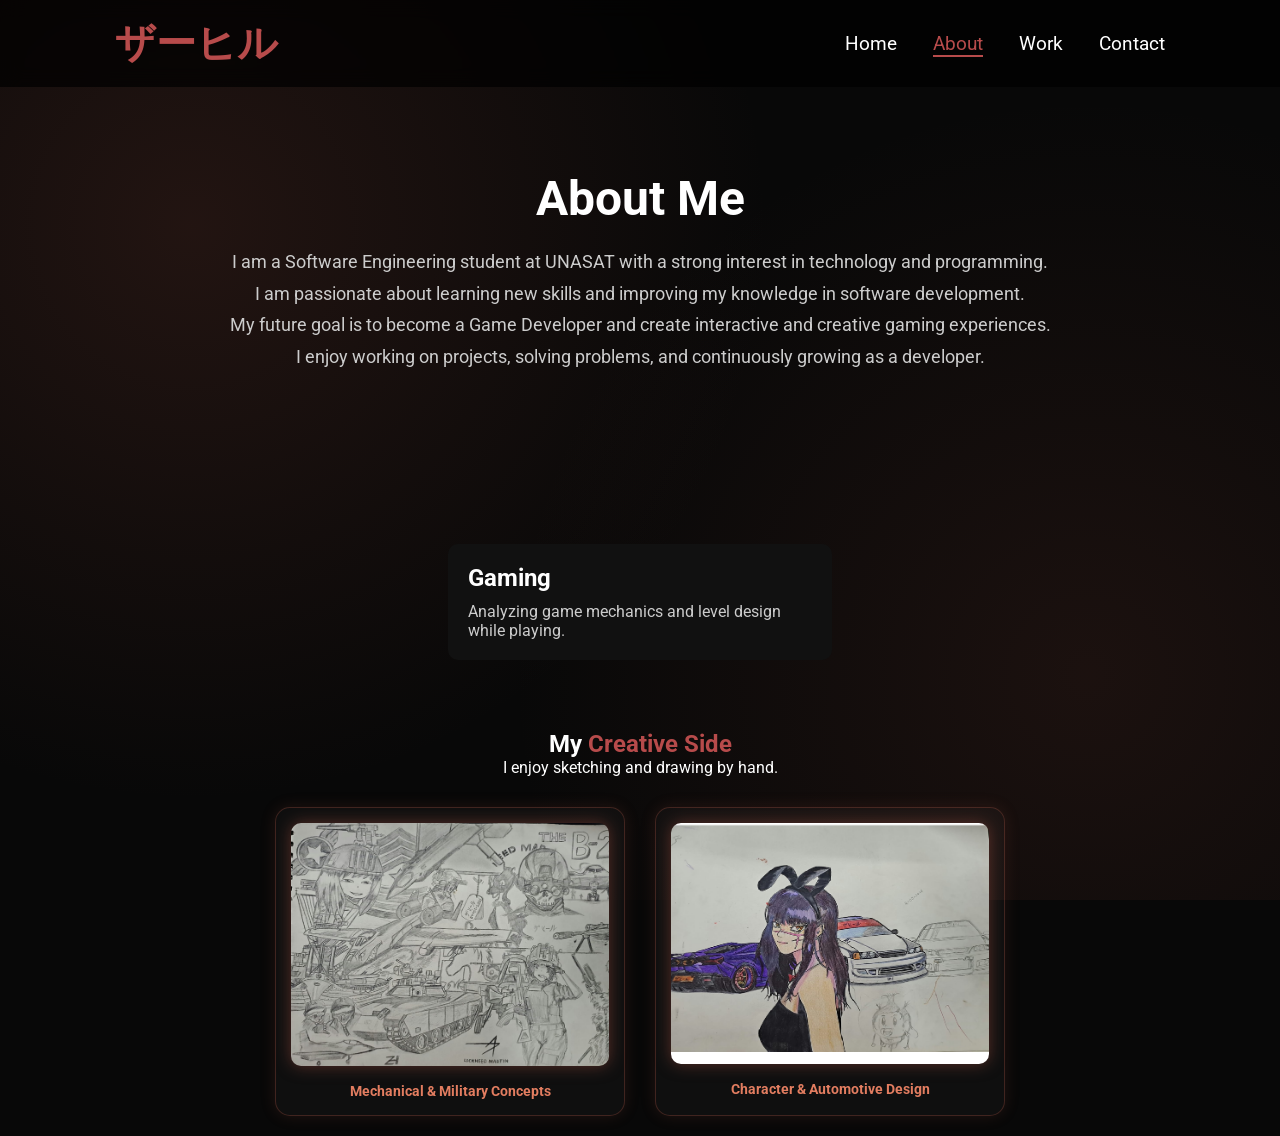
==== about.html @ 30dd84d4 "Add files via upload" ====
<!DOCTYPE html>
<html lang="en">
<head>
    <meta charset="UTF-8">
    <meta name="viewport" content="width=device-width, initial-scale=1.0">
    <title>About Me</title>

    <link rel="stylesheet" href="https://cdnjs.cloudflare.com/ajax/libs/font-awesome/6.5.0/css/all.min.css">

    <link rel="stylesheet" href="../css/main.css">
    <link rel="stylesheet" href="../css/about.css">
</head>

<body>

<header>
    <a href="index.html" class="logo" title="Zaahir">ザーヒル</a>
    <nav>
        <a href="index.html">Home</a>
        <a href="about.html" class="active">About</a>
        <a href="work.html">Work</a>
        <a href="contact.html">Contact</a>
    </nav>
</header>

<section class="about">
    <h2>About Me</h2>
    <p>I am a Software Engineering student at UNASAT with a strong interest in technology and programming.</p>
    <p>I am passionate about learning new skills and improving my knowledge in software development.</p>
    <p>My future goal is to become a Game Developer and create interactive and creative gaming experiences.</p>
    <p>I enjoy working on projects, solving problems, and continuously growing as a developer.</p>
</section>

<div class="hobby-container">
    <div class="hobby-box">
        <h4>Gaming</h4>
        <p>Analyzing game mechanics and level design while playing.</p>
    </div>
</div>

<div class="about-art-section">
    <h2 class="heading">My <span>Creative Side</span></h2>
    <p>I enjoy sketching and drawing by hand.</p>
    
    <div class="art-grid">
        <div class="art-card">
            <img src="../img/art/art1.png" alt="Mechanical Concepts">
            <span>Mechanical & Military Concepts</span>
        </div>
        <div class="art-card">
            <img src="../img/art/art2.png" alt="Character & Automotive Design">
            <span>Character & Automotive Design</span>
        </div>
    </div>
</div>

</body>
</html>
---- css/main.css ----
@import url('https://fonts.googleapis.com/css2?family=Roboto:wght@400;700&display=swap');

*{
    margin: 0;
    padding: 0;
    box-sizing: border-box;
    text-decoration: none;
    outline: none;
    font-family: 'Roboto', sans-serif;
}

html{
    scroll-behavior: smooth;
}

body{
    width: 100%;
    min-height: 100vh;
    background-color: #000;
    color: white;
}

/* HEADER */
header{
    position: fixed;
    top: 0;
    left: 0;
    width: 100%;
    padding: 1rem 9%;
    display: flex;
    justify-content: space-between;
    align-items: center;
    background: rgba(0,0,0,0.7);
    backdrop-filter: blur(10px);
    z-index: 100;
}

/* LOGO */
.logo{
    font-size: 2.5rem;
    font-weight: 800;
    color: #b74b4b;
    transition: 0.3s;
}

.logo:hover{
    transform: scale(1.1);
}

/* NAV */
nav a{
    font-size: 1.2rem;
    color: white;
    margin-left: 2rem;
    transition: 0.3s;
}

nav a:hover,
nav a.active{
    color: #b74b4b;
    border-bottom: 2px solid #b74b4b;
}

/* SECTION */
section{
    padding: 170px 9%;
}

/* HOME */
.home{
    display: flex;
    justify-content: center;
    align-items: center;
    gap: 5rem;
    min-height: 100vh;
}

/* IMAGE */
.home-img img{
    width: 300px;
    border-radius: 50%;
    box-shadow: 0 0 25px #b74b4b;
    transition: 0.3s;
}

.home-img img:hover{
    transform: scale(1.05);
}

/* CONTENT */
.home-content h1{
    font-size: 4rem;
}

.home-content h3{
    font-size: 2rem;
    margin: 10px 0;
}

.home-content p{
    margin-bottom: 20px;
    font-size: 1.1rem;
}

span{
    color: #b74b4b;
}

/* BUTTON */
.btn{
    background: #b74b4b;
    color: white;
    padding: 12px 25px;
    border-radius: 8px;
    display: inline-block;
    font-weight: bold;
    transition: 0.3s;
    box-shadow: 0 0 10px #b74b4b;
}

.btn:hover{
    transform: scale(1.1);
    box-shadow: 0 0 25px #b74b4b,
                0 0 50px #b74b4b,
                0 0 100px #b74b4b;
}

/* SOCIAL ICONS */
.social-icons{
    margin: 20px 0;
}

.social-icons a{
    display: inline-flex;
    justify-content: center;
    align-items: center;
    width: 50px;
    height: 50px;
    border: 2px solid #b74b4b;
    border-radius: 50%;
    margin-right: 10px;
    font-size: 20px;
    transition: 0.3s;
    color: white;
}

.social-icons a:hover{
    background: #b74b4b;
    color: black;
    transform: scale(1.2);
}

img{
    max-width: 100%;
    height: auto;
}

/* MOBILE */
@media (max-width: 768px){

    nav{
        position: absolute;
        top: 70px;
        right: 0;
        background: #111;
        width: 100%;
        text-align: center;
        padding: 20px 0;
    }

    nav a{
        display: block;
        margin: 15px 0;
        font-size: 1.3rem;
    }

    .home{
        flex-direction: column;
        text-align: center;
        gap: 2rem;
        padding-top: 120px;
    }

    .home-img img{
        width: 200px;
    }

    .home-content h1{
        font-size: 2.5rem;
    }

    .home-content h3{
        font-size: 1.5rem;
    }

    .home-content p{
        font-size: 1rem;
    }

    .social-icons a{
        width: 45px;
        height: 45px;
        font-size: 18px;
    }

    .btn{
        width: 100%;
        text-align: center;
    }
}

body {
    width: 100%;
    min-height: 100vh;
    background-color: #080808; /* Donkere basis */
    color: white;
    /* De subtiele gloed effecten: */
    background-image: 
        radial-gradient(circle at 15% 25%, rgba(139, 69, 55, 0.2) 0%, transparent 45%),
        radial-gradient(circle at 85% 75%, rgba(139, 69, 55, 0.15) 0%, transparent 45%);
    background-attachment: fixed; /* De gloed blijft staan als je scrolt */
    overflow-x: hidden; /* Voorkomt dat je per ongeluk naar opzij scrolt */
}
---- css/about.css ----
.about{
    padding: 170px 9%;
    text-align: center;
}

.about h2{
    font-size: 3rem;
    margin-bottom: 20px;
}

.about p{
    font-size: 1.1rem;
    color: #ccc;
    line-height: 1.8;
}

.hobby-section{
    padding: 50px 9%;
    text-align: center;
}

.hobby-container{
    display: flex;
    justify-content: space-around;
    flex-wrap: wrap;
    gap: 20px;
}

.hobby-box{
    background: #111;
    padding: 20px;
    border-radius: 10px;
    width: 30%;
}

.hobby-box h4{
    font-size: 1.5rem;
    margin-bottom: 10px;
}

.hobby-box p{
    font-size: 1rem;
    color: #ccc;
}

/* Zorgt dat de hele sectie in het midden komt */
.about-art-section {
    margin-top: 50px;
    padding: 20px;
    text-align: center; /* Centreert de tekst */
}

/* Zet de foto-vakjes naast elkaar */
.art-grid {
    display: flex;
    justify-content: center; /* Centreert de vakken */
    gap: 30px;
    flex-wrap: wrap;
    margin-top: 30px;
}

/* Styling voor het vakje om de foto */
.art-card {
    background: rgba(255, 255, 255, 0.05);
    border: 1px solid rgba(139, 69, 55, 0.4);
    border-radius: 15px;
    padding: 15px;
    width: 350px; /* Breedte van je tekening-vak */
}

.art-card img {
    width: 100%; /* Maakt de foto passend in het vakje */
    height: auto;
    border-radius: 10px;
    display: block;
    margin-bottom: 10px;
}

.art-card span {
    color: #e27d60;
    font-size: 0.9rem;
    font-weight: bold;
}

/* De kaarten waar de tekeningen in zitten */
.art-card {
    background: rgba(255, 255, 255, 0.03);
    border: 1px solid rgba(139, 69, 55, 0.4);
    border-radius: 15px;
    padding: 15px;
    width: 350px;
    transition: all 0.4s ease;
    /* Subtiele glow om de kaart heen */
    box-shadow: 0 0 15px rgba(139, 69, 55, 0.2);
}

/* De tekening zelf */
.art-card img {
    width: 100%;
    height: auto;
    border-radius: 10px;
    display: block;
    margin-bottom: 15px;
    transition: all 0.4s ease;
    /* De glow die de lijnen van je tekening laat 'stralen' */
    filter: drop-shadow(0 0 8px rgba(139, 69, 55, 0.6));
}

/* Effect als je er met je muis op gaat staan */
.art-card:hover {
    transform: translateY(-10px);
    border-color: rgba(139, 69, 55, 1);
    box-shadow: 0 0 30px rgba(139, 69, 55, 0.5);
}

.art-card:hover img {
    filter: drop-shadow(0 0 15px rgba(139, 69, 55, 0.9));
    transform: scale(1.02);
}
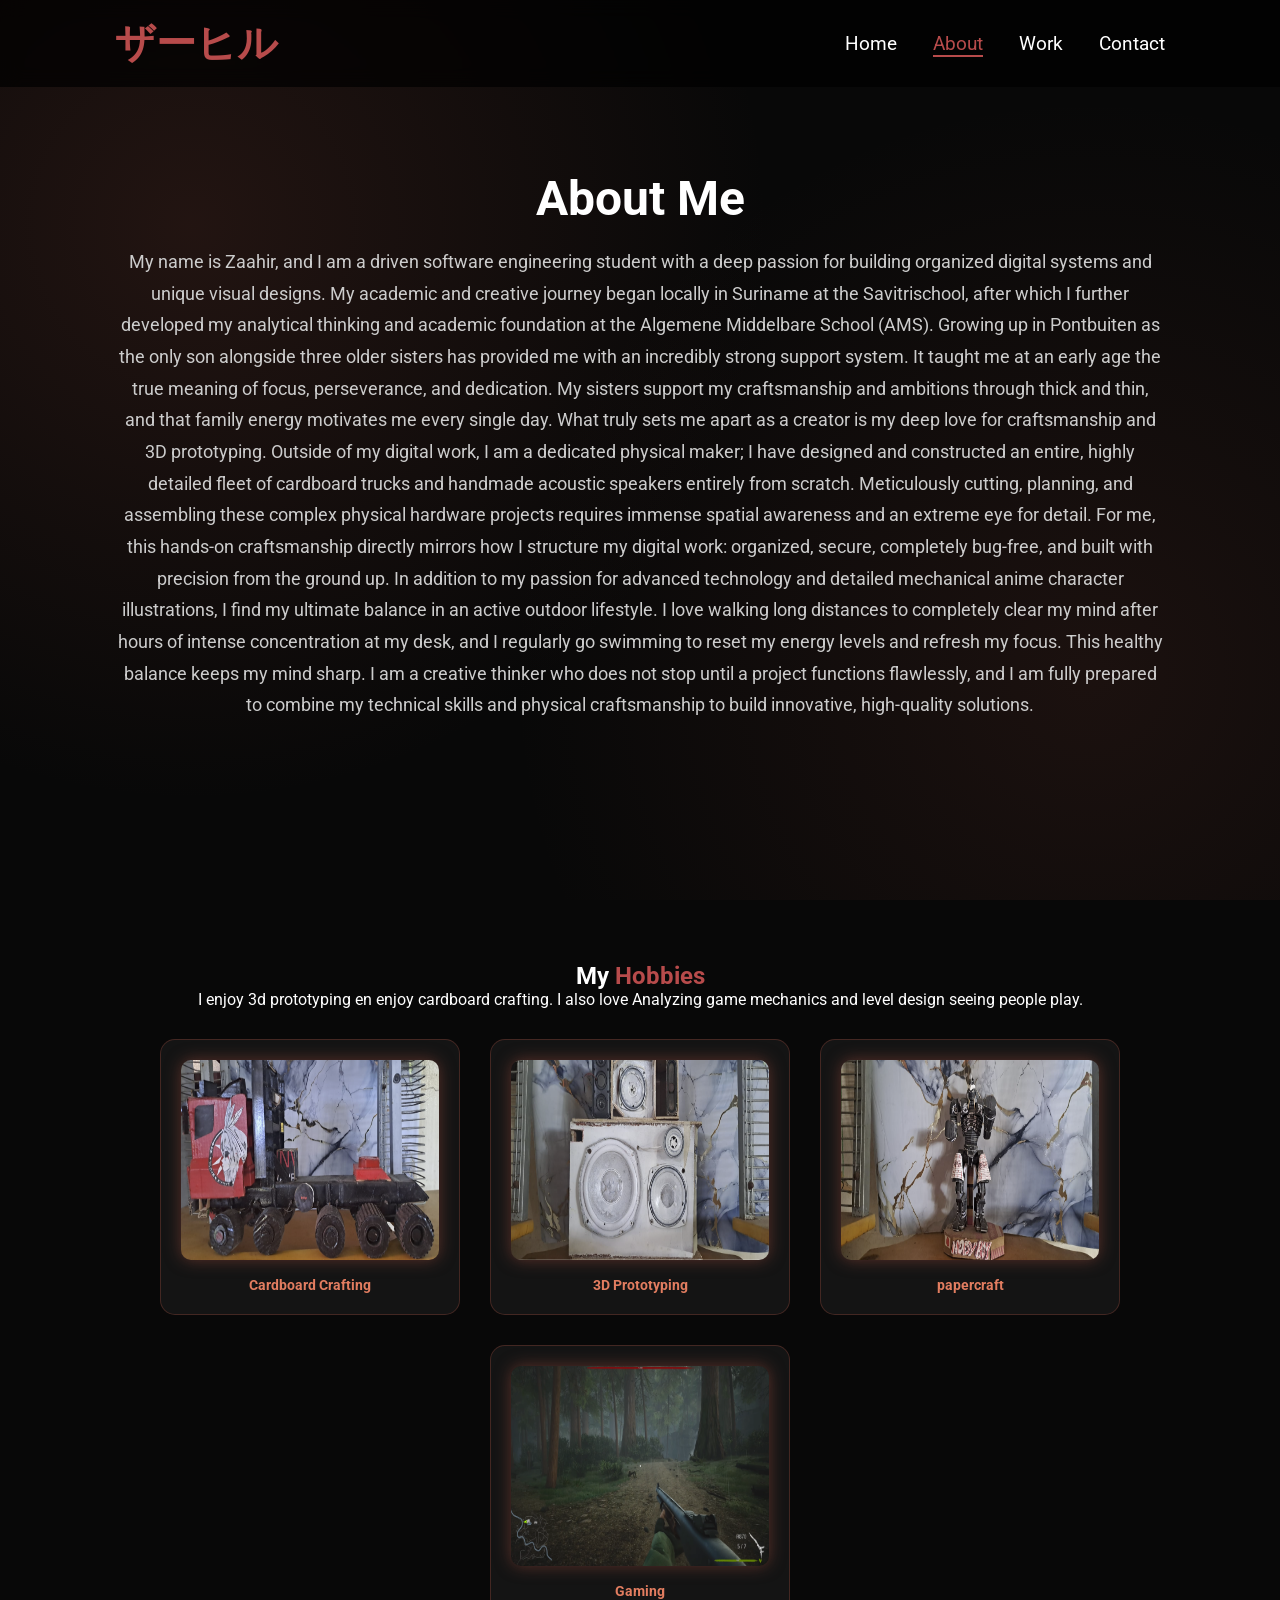
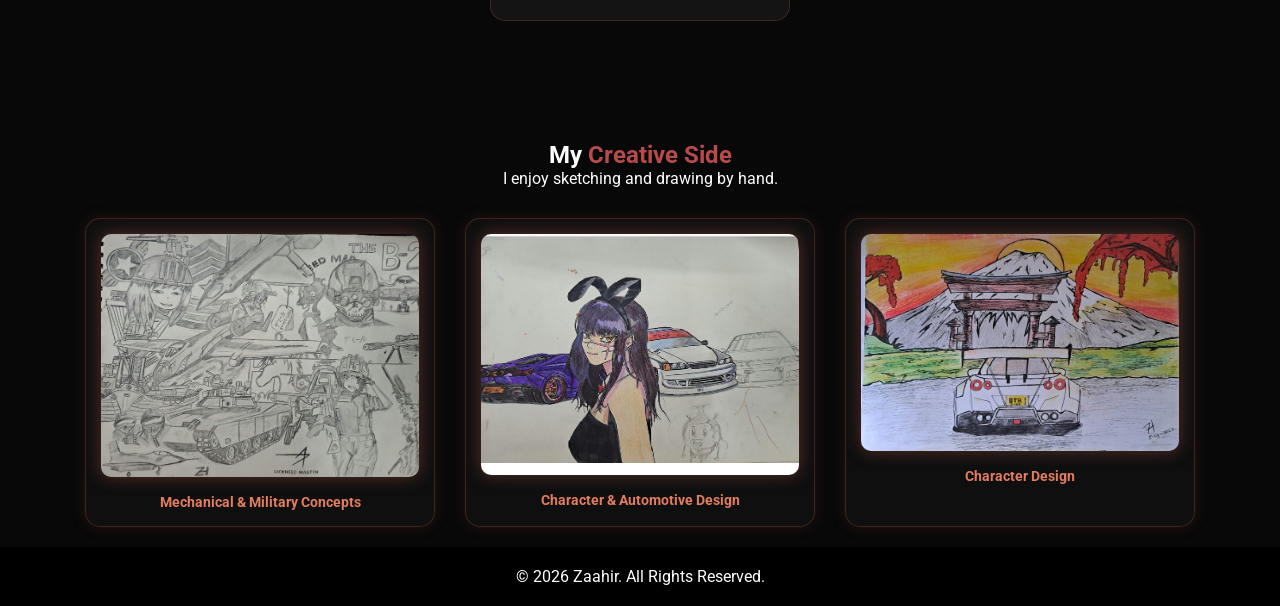
==== commit f10aed0b: "Add files via upload" ====
--- a/about.html
+++ b/about.html
@@ -7,8 +7,8 @@
 
     <link rel="stylesheet" href="https://cdnjs.cloudflare.com/ajax/libs/font-awesome/6.5.0/css/all.min.css">
 
-    <link rel="stylesheet" href="../css/main.css">
-    <link rel="stylesheet" href="../css/about.css">
+    <link rel="stylesheet" href="css/main.css">
+    <link rel="stylesheet" href="css/about.css">
 </head>
 
 <body>
@@ -25,17 +25,42 @@
 
 <section class="about">
     <h2>About Me</h2>
-    <p>I am a Software Engineering student at UNASAT with a strong interest in technology and programming.</p>
-    <p>I am passionate about learning new skills and improving my knowledge in software development.</p>
-    <p>My future goal is to become a Game Developer and create interactive and creative gaming experiences.</p>
-    <p>I enjoy working on projects, solving problems, and continuously growing as a developer.</p>
+    <p>My name is Zaahir, and I am a driven software engineering student with a deep passion for building organized digital systems and unique visual designs. 
+    My academic and creative journey began locally in Suriname at the Savitrischool, after which I further developed my analytical thinking and academic foundation
+    at the Algemene Middelbare School (AMS). Growing up in Pontbuiten as the only son alongside three older sisters has provided me with an incredibly strong support system.
+    It taught me at an early age the true meaning of focus, perseverance, and dedication. My sisters support my craftsmanship and ambitions through thick and thin, and that family energy motivates me every single day.
+    What truly sets me apart as a creator is my deep love for craftsmanship and 3D prototyping. Outside of my digital work, I am a dedicated physical maker; I have designed and constructed an entire,
+    highly detailed fleet of cardboard trucks and handmade acoustic speakers entirely from scratch. Meticulously cutting, planning, and assembling these complex physical hardware projects requires immense spatial awareness and an extreme eye for detail.
+    For me, this hands-on craftsmanship directly mirrors how I structure my digital work: organized, secure, completely bug-free, and built with precision from the ground up.
+    In addition to my passion for advanced technology and detailed mechanical anime character illustrations, I find my ultimate balance in an active outdoor lifestyle.
+    I love walking long distances to completely clear my mind after hours of intense concentration at my desk, and I regularly go swimming to reset my energy levels and refresh my focus.
+    This healthy balance keeps my mind sharp. I am a creative thinker who does not stop until a project functions flawlessly, and I am fully prepared to combine my technical skills and physical craftsmanship to build innovative, high-quality solutions.</p>
 </section>
 
-<div class="hobby-container">
+    </div>
     <div class="hobby-box">
-        <h4>Gaming</h4>
-        <p>Analyzing game mechanics and level design while playing.</p>
-    </div>
+        <h2 class="heading">My <span>Hobbies</span></h2>
+        <p>I enjoy 3d prototyping en enjoy cardboard crafting.
+           I also love Analyzing game mechanics and level design seeing people play.</p>
+
+       <div class="hobby-grid">
+            <div class="hobby-card">
+                <img src="img/hobbies/cardboard.png" alt="Cardboard Crafting">
+                <span>Cardboard Crafting</span>
+            </div>
+            <div class="hobby-card">
+                <img src="img/hobbies/3d.png" alt="3D Prototyping">
+                <span>3D Prototyping</span>
+            </div>
+            <div class="hobby-card">
+                <img src="img/hobbies/papercraft.png" alt="Papercraft">
+                <span>papercraft</span>  
+            </div>           
+            <div class="hobby-card">
+                <img src="img/hobbies/gaming-v2.png" alt="Gaming">
+                <span>Gaming</span>
+            </div>
+        </div>      
 </div>
 
 <div class="about-art-section">
@@ -44,15 +69,23 @@
     
     <div class="art-grid">
         <div class="art-card">
-            <img src="../img/art/art1.png" alt="Mechanical Concepts">
+            <img src="img/art/art1.png" alt="Mechanical Concepts">
             <span>Mechanical & Military Concepts</span>
         </div>
         <div class="art-card">
-            <img src="../img/art/art2.png" alt="Character & Automotive Design">
+            <img src="img/art/art2.png" alt="Character & Automotive Design">
             <span>Character & Automotive Design</span>
+        </div>
+        <div class="art-card">
+            <img src="img/art/art3.png" alt="Character Design">
+            <span>Character Design</span>
         </div>
     </div>
 </div>
 
 </body>
+
+<footer>
+  <p>© 2026 Zaahir. All Rights Reserved.</p>
+</footer>
 </html>
--- a/css/main.css
+++ b/css/main.css
@@ -220,4 +220,45 @@
         radial-gradient(circle at 85% 75%, rgba(139, 69, 55, 0.15) 0%, transparent 45%);
     background-attachment: fixed; /* De gloed blijft staan als je scrolt */
     overflow-x: hidden; /* Voorkomt dat je per ongeluk naar opzij scrolt */
+}
+
+/* De sectie zelf wat ademruimte geven */
+#recent-work {
+    padding: 40px 20px;
+    text-align: center;
+}
+
+/* De container waar de kaarten in staan (naast elkaar) */
+.highlight-container {
+    display: flex;
+    justify-content: center;
+    gap: 20px;
+    flex-wrap: wrap; /* Zorgt dat ze op mobiel onder elkaar schuiven */
+    margin-top: 20px;
+}
+
+/* De stijl van de kaartjes zelf */
+.mini-card {
+    background: #1a1a1a; /* Zelfde donkere kleur als je portfolio */
+    padding: 20px;
+    border-radius: 10px;
+    width: 300px;
+    text-align: left;
+    border: 1px solid #333;
+}
+
+/* De knop in het kaartje (als die erin zit) */
+.mini-card a {
+    display: inline-block;
+    margin-top: 15px;
+    color: #ff6347; /* Of jouw eigen accentkleur */
+    text-decoration: none;
+    font-weight: bold;
+}
+
+footer{
+    background: #000;
+    color: white;
+    text-align: center;
+    padding: 20px;
 }
--- a/css/about.css
+++ b/css/about.css
@@ -12,35 +12,6 @@
     font-size: 1.1rem;
     color: #ccc;
     line-height: 1.8;
-}
-
-.hobby-section{
-    padding: 50px 9%;
-    text-align: center;
-}
-
-.hobby-container{
-    display: flex;
-    justify-content: space-around;
-    flex-wrap: wrap;
-    gap: 20px;
-}
-
-.hobby-box{
-    background: #111;
-    padding: 20px;
-    border-radius: 10px;
-    width: 30%;
-}
-
-.hobby-box h4{
-    font-size: 1.5rem;
-    margin-bottom: 10px;
-}
-
-.hobby-box p{
-    font-size: 1rem;
-    color: #ccc;
 }
 
 /* Zorgt dat de hele sectie in het midden komt */
@@ -116,4 +87,72 @@
 .art-card:hover img {
     filter: drop-shadow(0 0 15px rgba(139, 69, 55, 0.9));
     transform: scale(1.02);
-}+}
+
+footer{
+    background: #000;
+    color: white;
+    text-align: center;
+    padding: 20px;
+}
+
+.hobby-box {
+    margin-top: 50px;
+    padding: 20px;
+    text-align: center; /* Centreert de tekst */
+}
+
+
+.hobby-container {
+    display: flex;
+    justify-content: center;
+    gap: 40px;
+    margin-top: 50px;
+    flex-wrap: wrap;
+    align-items: flex-start; /* Voeg dit toe */
+}
+
+.hobby-card {
+    background: rgba(255, 255, 255, 0.05);
+    border: 1px solid rgba(139, 69, 55, 0.4);
+    border-radius: 15px;
+    padding: 20px;
+    width: 300px;
+    text-align: center;
+    transition: all 0.3s ease;
+
+    height: auto; /* Voeg dit toe */
+}
+
+.hobby-card:hover {
+    transform: translateY(-10px);
+    border-color: rgba(139, 69, 55, 1);
+    box-shadow: 0 0 30px rgba(139, 69, 55, 0.5);
+}
+
+.hobby-grid{
+    display: flex;
+    justify-content: center;
+    gap: 30px;
+    flex-wrap: wrap;
+    max-width: 1400px;
+    margin: 30px auto;
+}
+
+.hobby-card span {
+    color: #e27d60;
+    font-size: 0.9rem;
+    font-weight: bold;
+}
+
+.hobby-card img {
+    width: 110%;
+    height: 200px;
+    border-radius: 10px;
+    display: block;
+    margin-bottom: 15px;
+    transition: all 0.4s ease;
+    /* De glow die de lijnen van je tekening laat 'stralen' */
+    filter: drop-shadow(0 0 8px rgba(139, 69, 55, 0.6));
+}
+
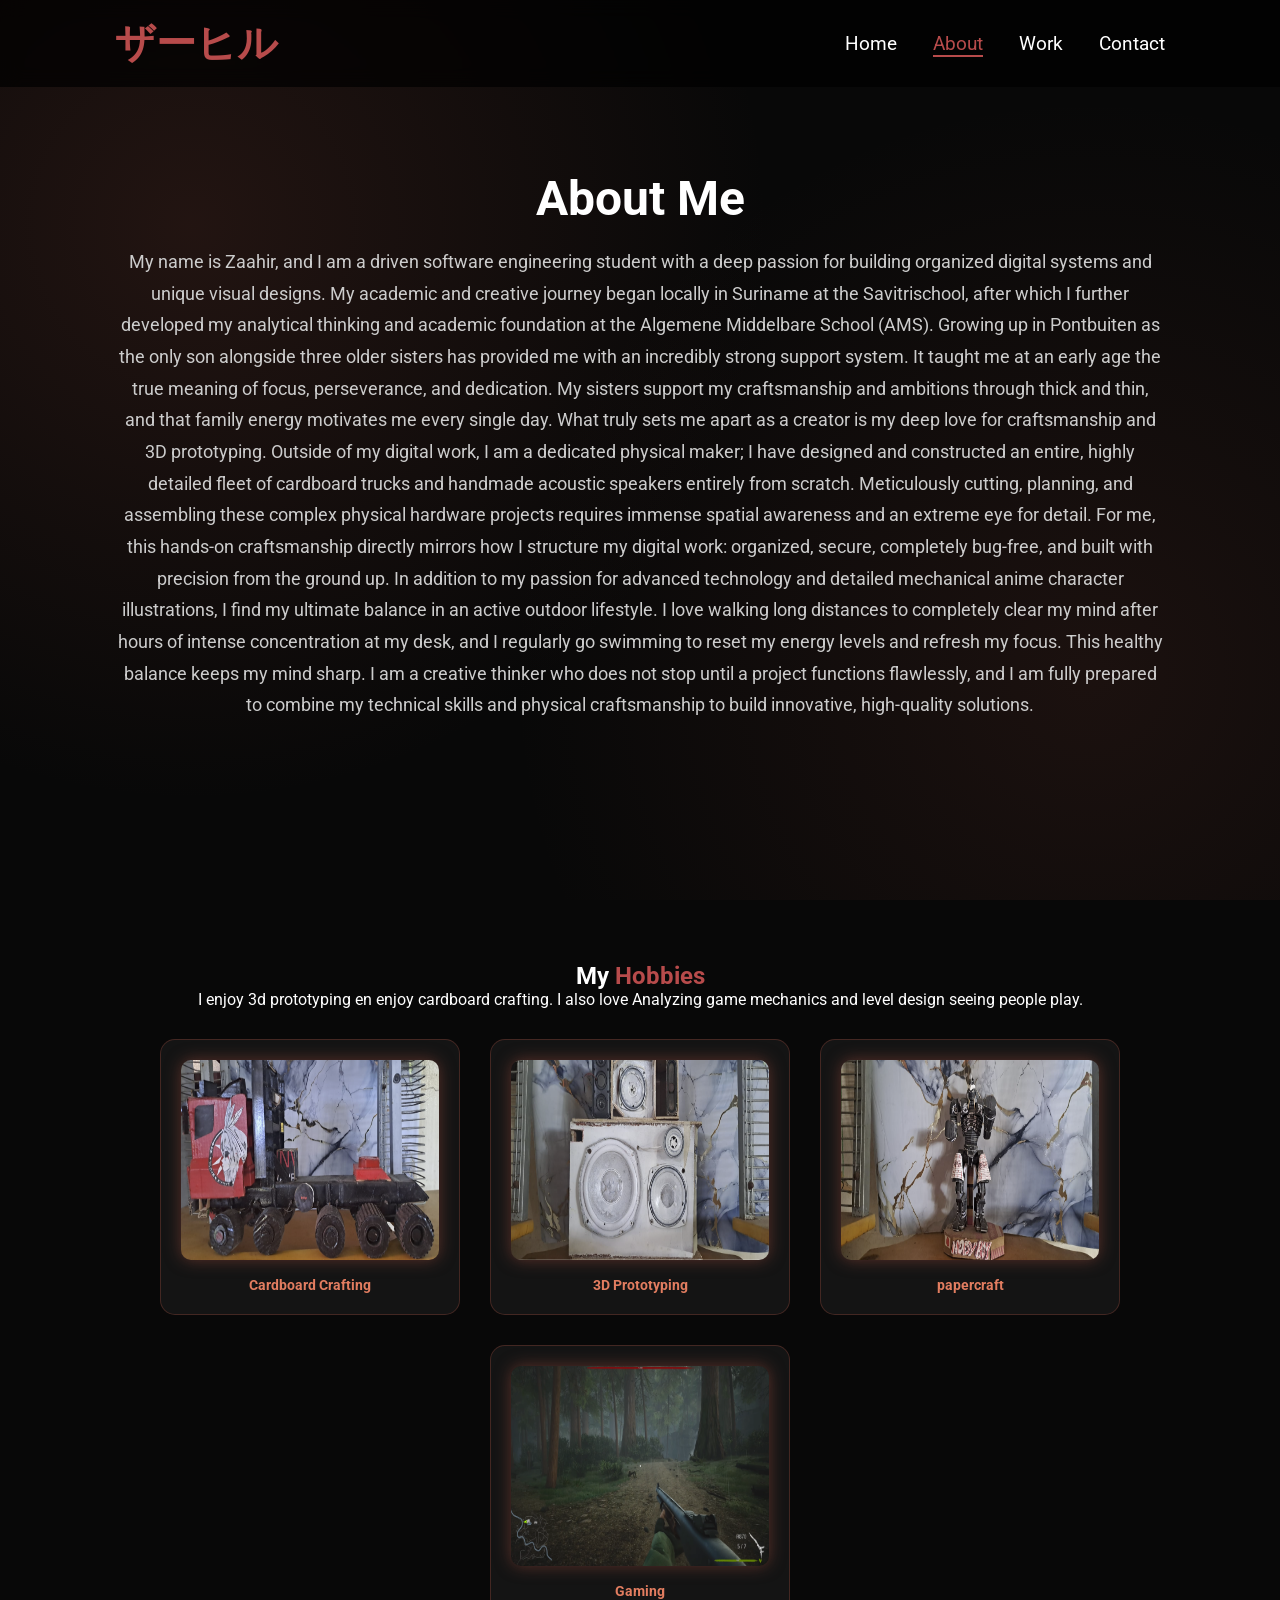
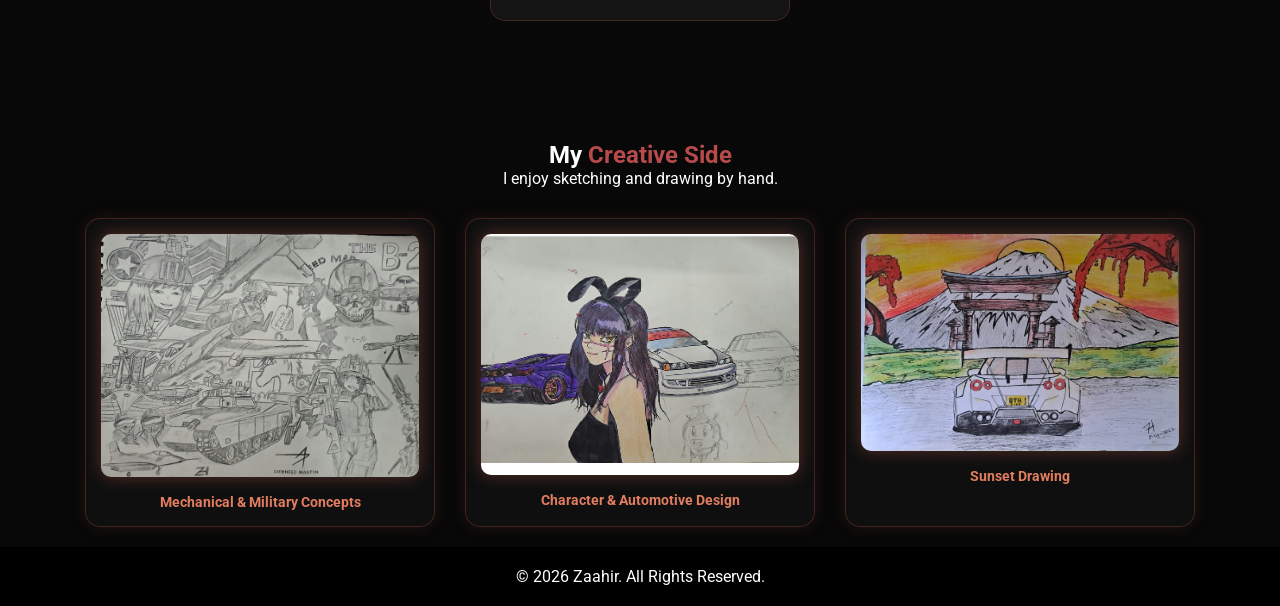
==== commit 7b3d5fc4: "Add files via upload" ====
--- a/about.html
+++ b/about.html
@@ -77,8 +77,8 @@
             <span>Character & Automotive Design</span>
         </div>
         <div class="art-card">
-            <img src="img/art/art3.png" alt="Character Design">
-            <span>Character Design</span>
+            <img src="img/art/art3.png" alt="Sunset Drawing">
+            <span>Sunset Drawing</span>
         </div>
     </div>
 </div>
